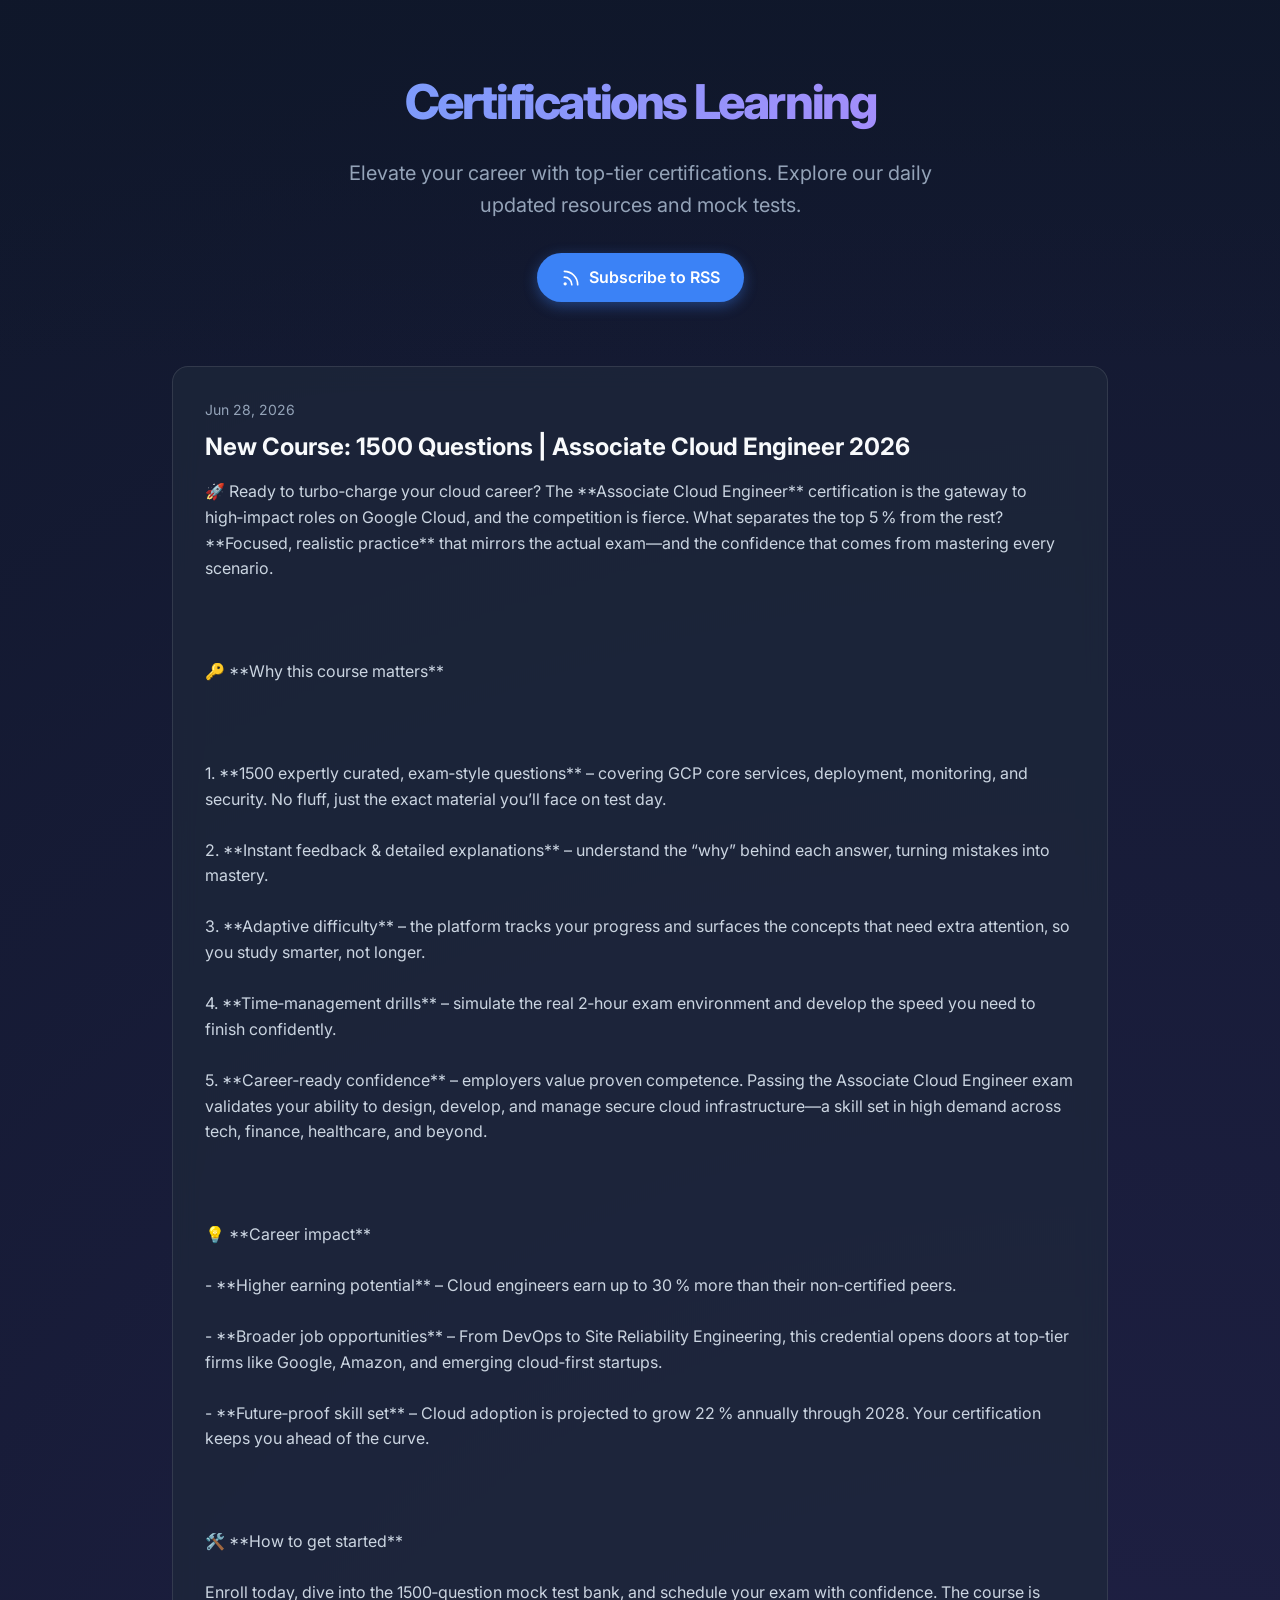
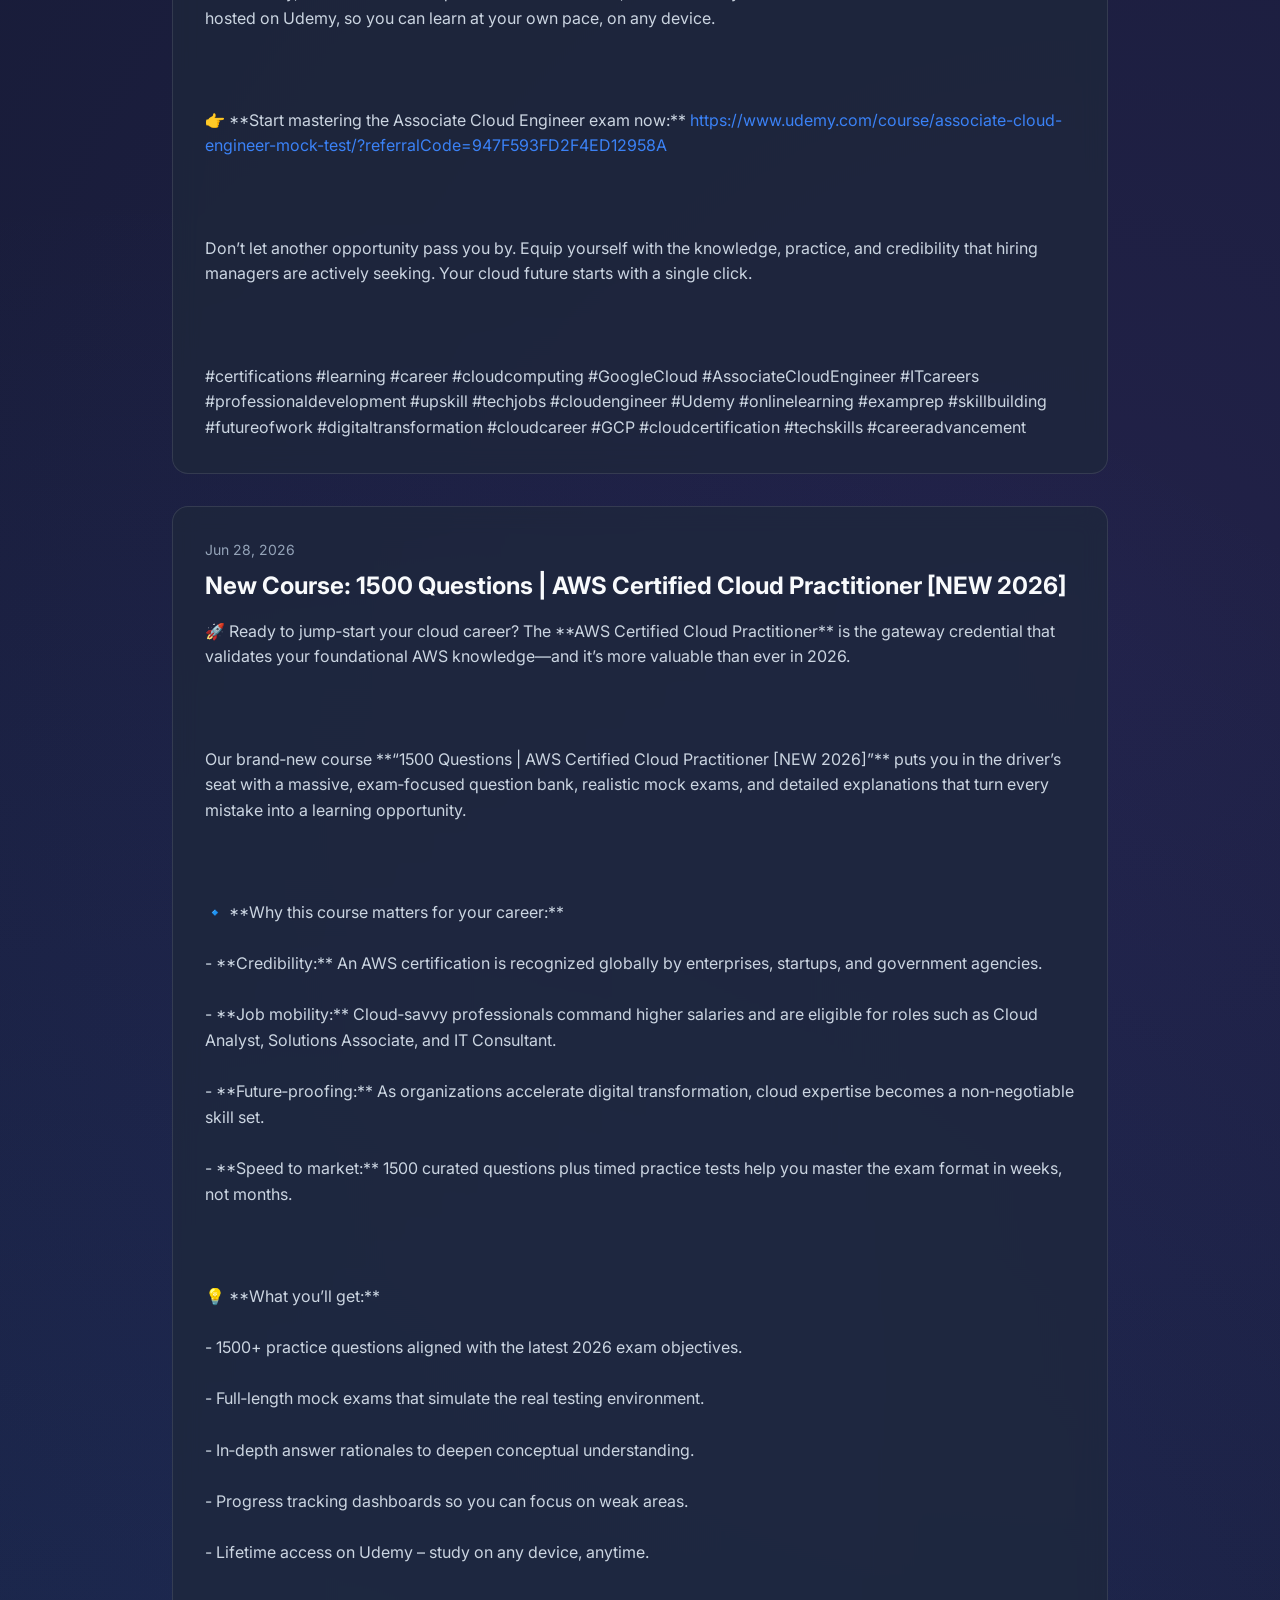
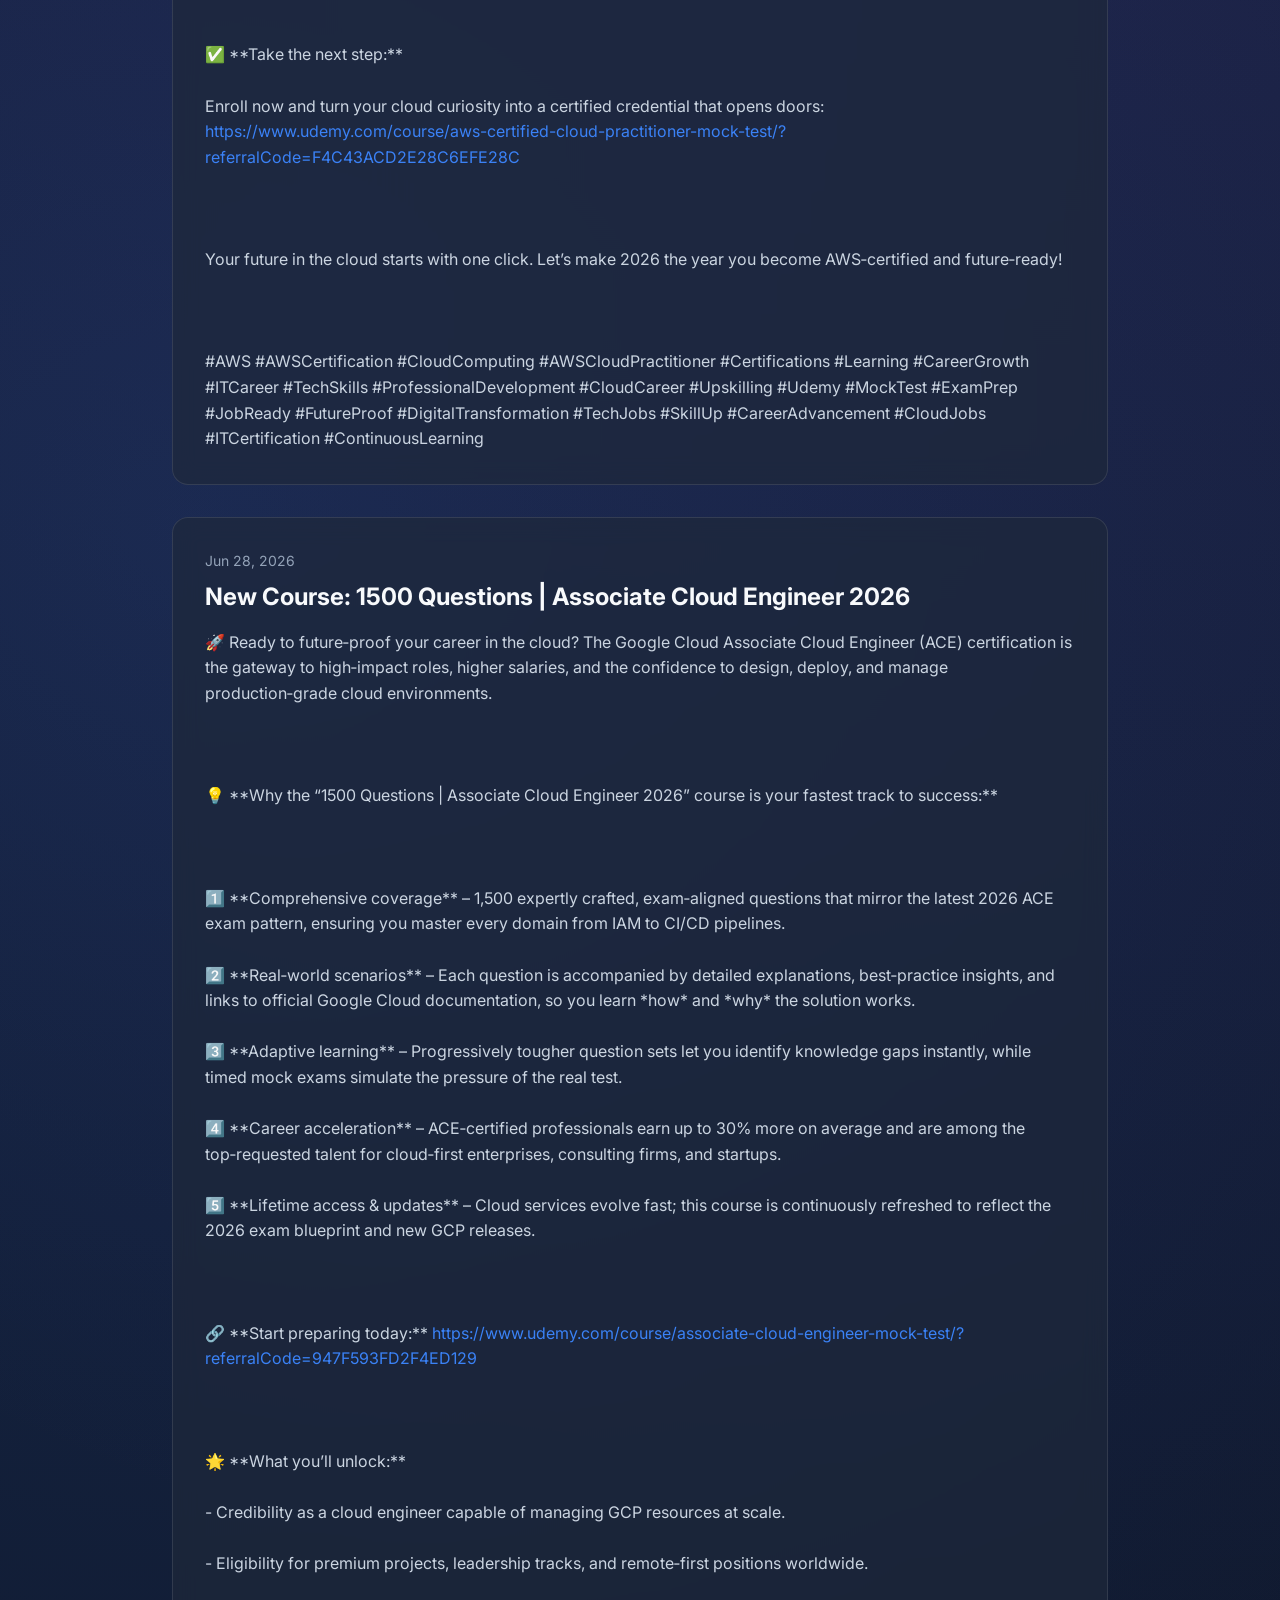
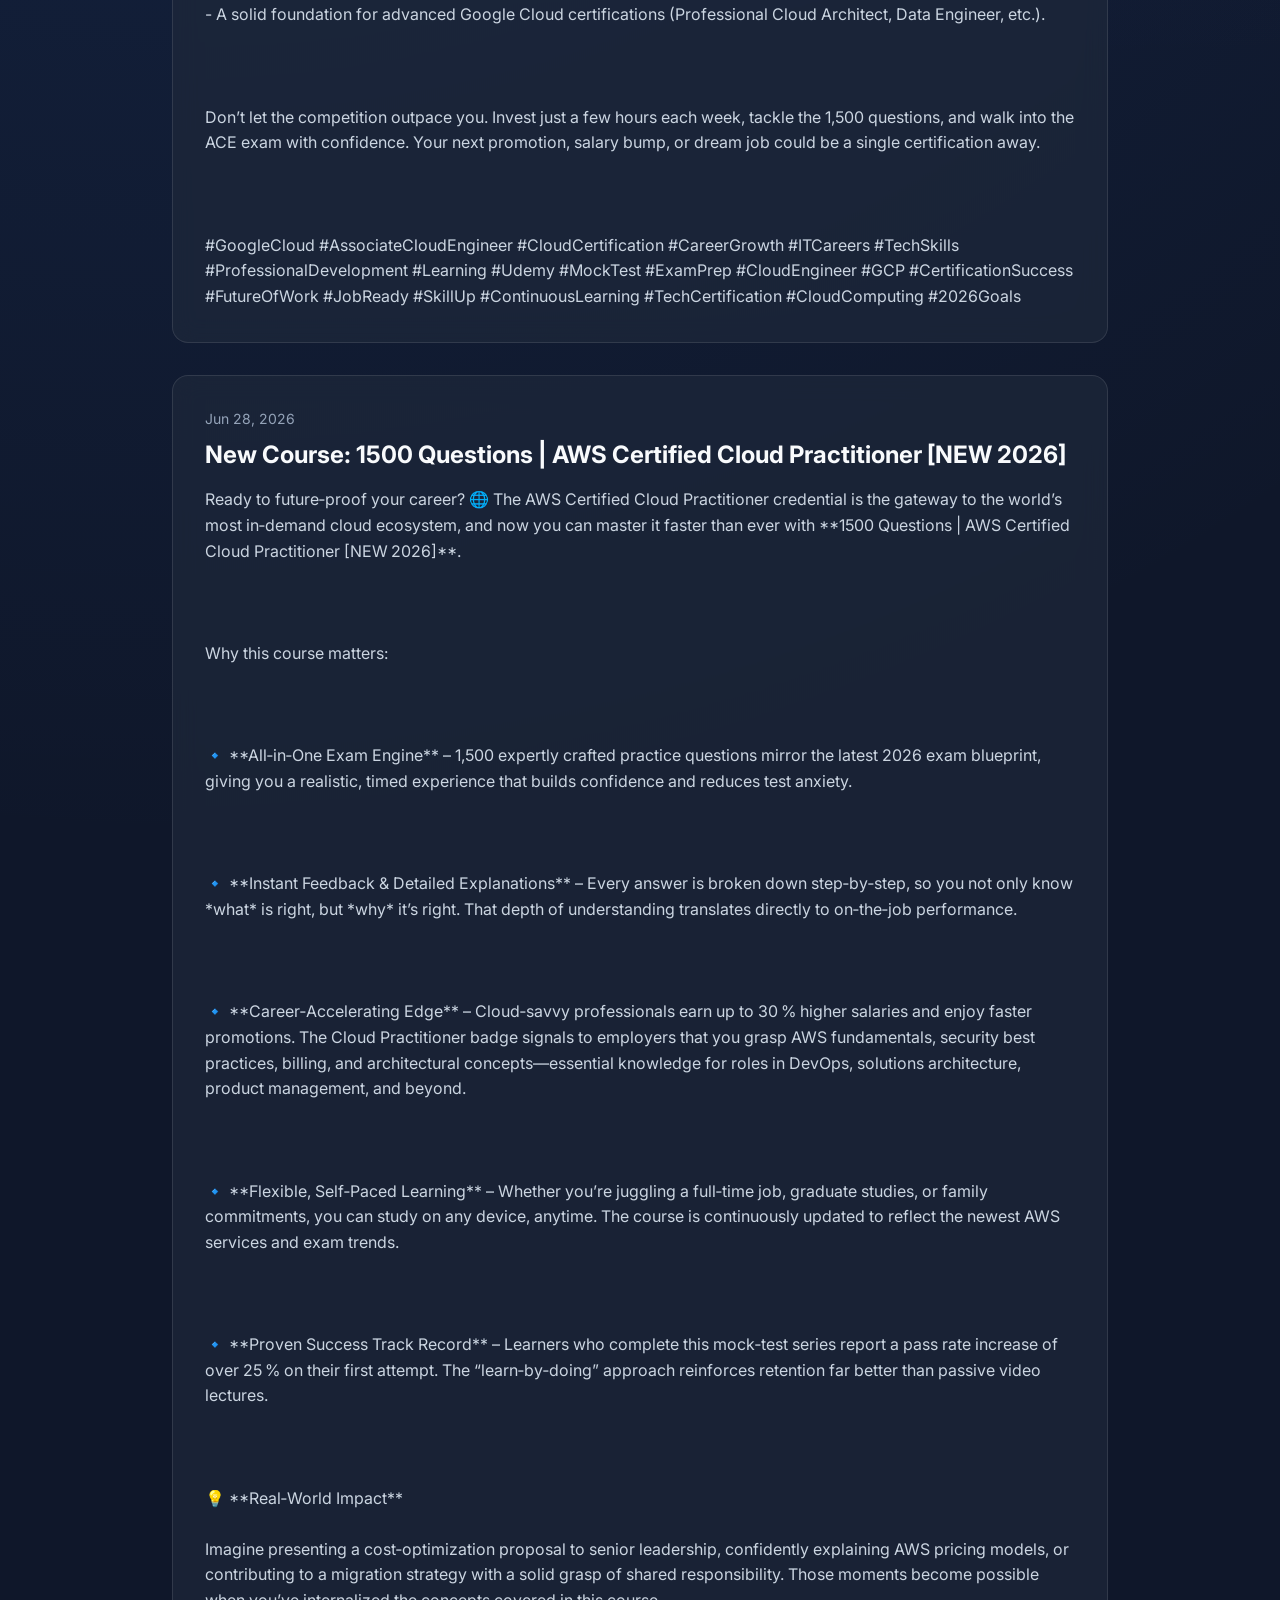
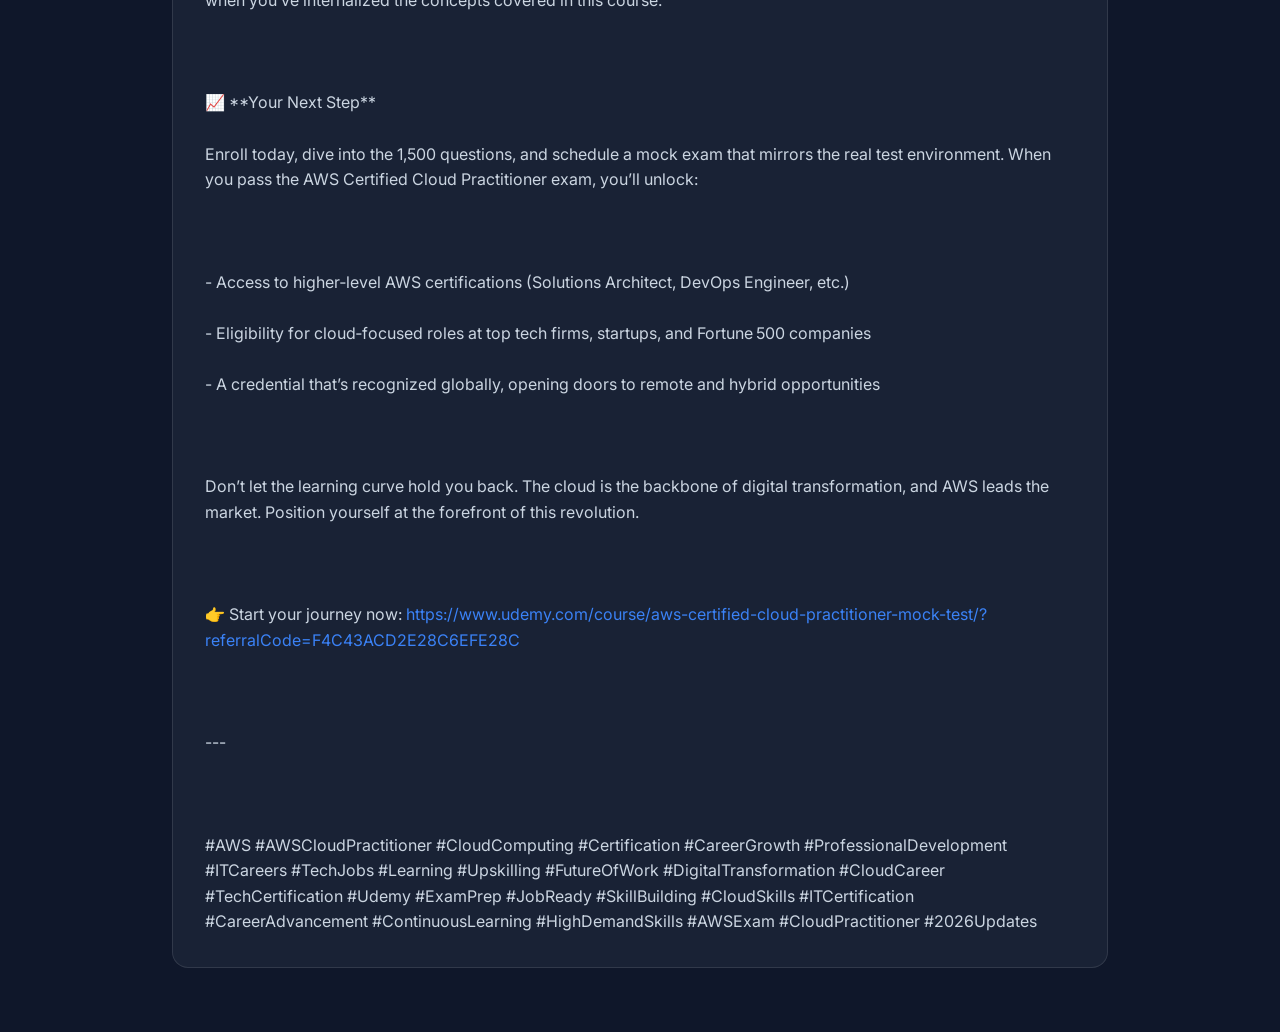
==== index.html @ a9905515 "init" ====
<!DOCTYPE html>
<html lang="en">
<head>
    <meta charset="UTF-8">
    <meta name="viewport" content="width=device-width, initial-scale=1.0">
    <title>Certifications Learning Platform</title>
    <link href="https://fonts.googleapis.com/css2?family=Inter:wght@400;500;600;800&display=swap" rel="stylesheet">
    <link rel="stylesheet" href="index.css">
</head>
<body>
    <header>
        <h1>Certifications Learning</h1>
        <p class="subtitle">Elevate your career with top-tier certifications. Explore our daily updated resources and mock tests.</p>
        <a href="feed.xml" class="rss-link" target="_blank">
            <svg width="20" height="20" viewBox="0 0 24 24" fill="none" stroke="currentColor" stroke-width="2" stroke-linecap="round" stroke-linejoin="round">
                <path d="M4 11a9 9 0 0 1 9 9"></path>
                <path d="M4 4a16 16 0 0 1 16 16"></path>
                <circle cx="5" cy="19" r="1"></circle>
            </svg>
            Subscribe to RSS
        </a>
    </header>

    <main>
        <div id="feed-container">
            <div class="loading">Loading latest updates...</div>
        </div>
    </main>

    <script>
        document.addEventListener('DOMContentLoaded', async () => {
            const container = document.getElementById('feed-container');
            
            try {
                const response = await fetch('feed.xml');
                if (!response.ok) throw new Error('Failed to fetch feed');
                
                const text = await response.text();
                const parser = new DOMParser();
                const xmlDoc = parser.parseFromString(text, "text/xml");
                
                const items = xmlDoc.querySelectorAll("item");
                container.innerHTML = '';
                
                if (items.length === 0) {
                    container.innerHTML = '<div class="loading">No updates found.</div>';
                    return;
                }

                items.forEach(item => {
                    const title = item.querySelector("title")?.textContent || "No title";
                    const link = item.querySelector("link")?.textContent || "#";
                    let description = item.querySelector("description")?.textContent || "";
                    const pubDateStr = item.querySelector("pubDate")?.textContent || "";
                    
                    // Format date
                    let formattedDate = "";
                    if (pubDateStr) {
                        const date = new Date(pubDateStr);
                        formattedDate = date.toLocaleDateString('en-US', { 
                            year: 'numeric', month: 'short', day: 'numeric' 
                        });
                    }

                    // Format description (handle the BR tags and convert URLs to links)
                    description = description.replace(/<br\s*\/?>/gi, '\n');
                    
                    // Simple URL to Link conversion for display
                    const urlRegex = /(https?:\/\/[^\s]+)/g;
                    description = description.replace(urlRegex, function(url) {
                        return `<a href="${url}" target="_blank" rel="noopener noreferrer">${url}</a>`;
                    });

                    const article = document.createElement('article');
                    article.className = 'post-card';
                    article.innerHTML = `
                        <span class="post-date">${formattedDate}</span>
                        <h2 class="post-title"><a href="${link}" target="_blank">${title}</a></h2>
                        <div class="post-content">${description}</div>
                    `;
                    container.appendChild(article);
                });
                
            } catch (error) {
                console.error("Error loading feed:", error);
                container.innerHTML = '<div class="loading">Unable to load updates at this time.</div>';
            }
        });
    </script>
</body>
</html>
---- index.css ----
:root {
  --bg-primary: #0f172a;
  --text-primary: #f8fafc;
  --text-secondary: #94a3b8;
  --accent: #3b82f6;
  --accent-hover: #60a5fa;
  --glass-bg: rgba(30, 41, 59, 0.7);
  --glass-border: rgba(255, 255, 255, 0.1);
}

* {
  margin: 0;
  padding: 0;
  box-sizing: border-box;
  font-family: 'Inter', system-ui, -apple-system, sans-serif;
}

body {
  background: var(--bg-primary);
  background-image: 
    radial-gradient(circle at 15% 50%, rgba(59, 130, 246, 0.15) 0%, transparent 50%),
    radial-gradient(circle at 85% 30%, rgba(139, 92, 246, 0.15) 0%, transparent 50%);
  color: var(--text-primary);
  line-height: 1.6;
  min-height: 100vh;
}

header {
  text-align: center;
  padding: 4rem 2rem;
  background: linear-gradient(180deg, rgba(15, 23, 42, 0.9) 0%, rgba(15, 23, 42, 0) 100%);
}

h1 {
  font-size: 3rem;
  font-weight: 800;
  margin-bottom: 1rem;
  background: linear-gradient(to right, #60a5fa, #c084fc);
  -webkit-background-clip: text;
  -webkit-text-fill-color: transparent;
  letter-spacing: -0.05em;
}

.subtitle {
  color: var(--text-secondary);
  font-size: 1.25rem;
  max-width: 600px;
  margin: 0 auto 2rem;
}

.rss-link {
  display: inline-flex;
  align-items: center;
  gap: 0.5rem;
  background: var(--accent);
  color: white;
  padding: 0.75rem 1.5rem;
  border-radius: 9999px;
  text-decoration: none;
  font-weight: 600;
  transition: all 0.2s ease;
  box-shadow: 0 4px 14px 0 rgba(59, 130, 246, 0.39);
}

.rss-link:hover {
  background: var(--accent-hover);
  transform: translateY(-2px);
}

main {
  max-width: 1000px;
  margin: 0 auto;
  padding: 0 2rem 4rem;
}

#feed-container {
  display: grid;
  gap: 2rem;
}

.post-card {
  background: var(--glass-bg);
  backdrop-filter: blur(12px);
  -webkit-backdrop-filter: blur(12px);
  border: 1px solid var(--glass-border);
  border-radius: 16px;
  padding: 2rem;
  transition: transform 0.3s ease, box-shadow 0.3s ease;
}

.post-card:hover {
  transform: translateY(-4px);
  box-shadow: 0 10px 30px -10px rgba(0, 0, 0, 0.5);
  border-color: rgba(255, 255, 255, 0.2);
}

.post-date {
  font-size: 0.875rem;
  color: var(--text-secondary);
  margin-bottom: 0.5rem;
  display: block;
}

.post-title {
  font-size: 1.5rem;
  margin-bottom: 1rem;
  color: var(--text-primary);
  line-height: 1.4;
}

.post-title a {
  color: inherit;
  text-decoration: none;
  transition: color 0.2s;
}

.post-title a:hover {
  color: var(--accent);
}

.post-content {
  color: #cbd5e1;
  font-size: 1rem;
  white-space: pre-line;
}

.post-content a {
  color: var(--accent);
  text-decoration: none;
}

.post-content a:hover {
  text-decoration: underline;
}

.loading {
  text-align: center;
  color: var(--text-secondary);
  font-size: 1.25rem;
  padding: 4rem;
}

@media (max-width: 768px) {
  h1 { font-size: 2.25rem; }
  .post-card { padding: 1.5rem; }
}
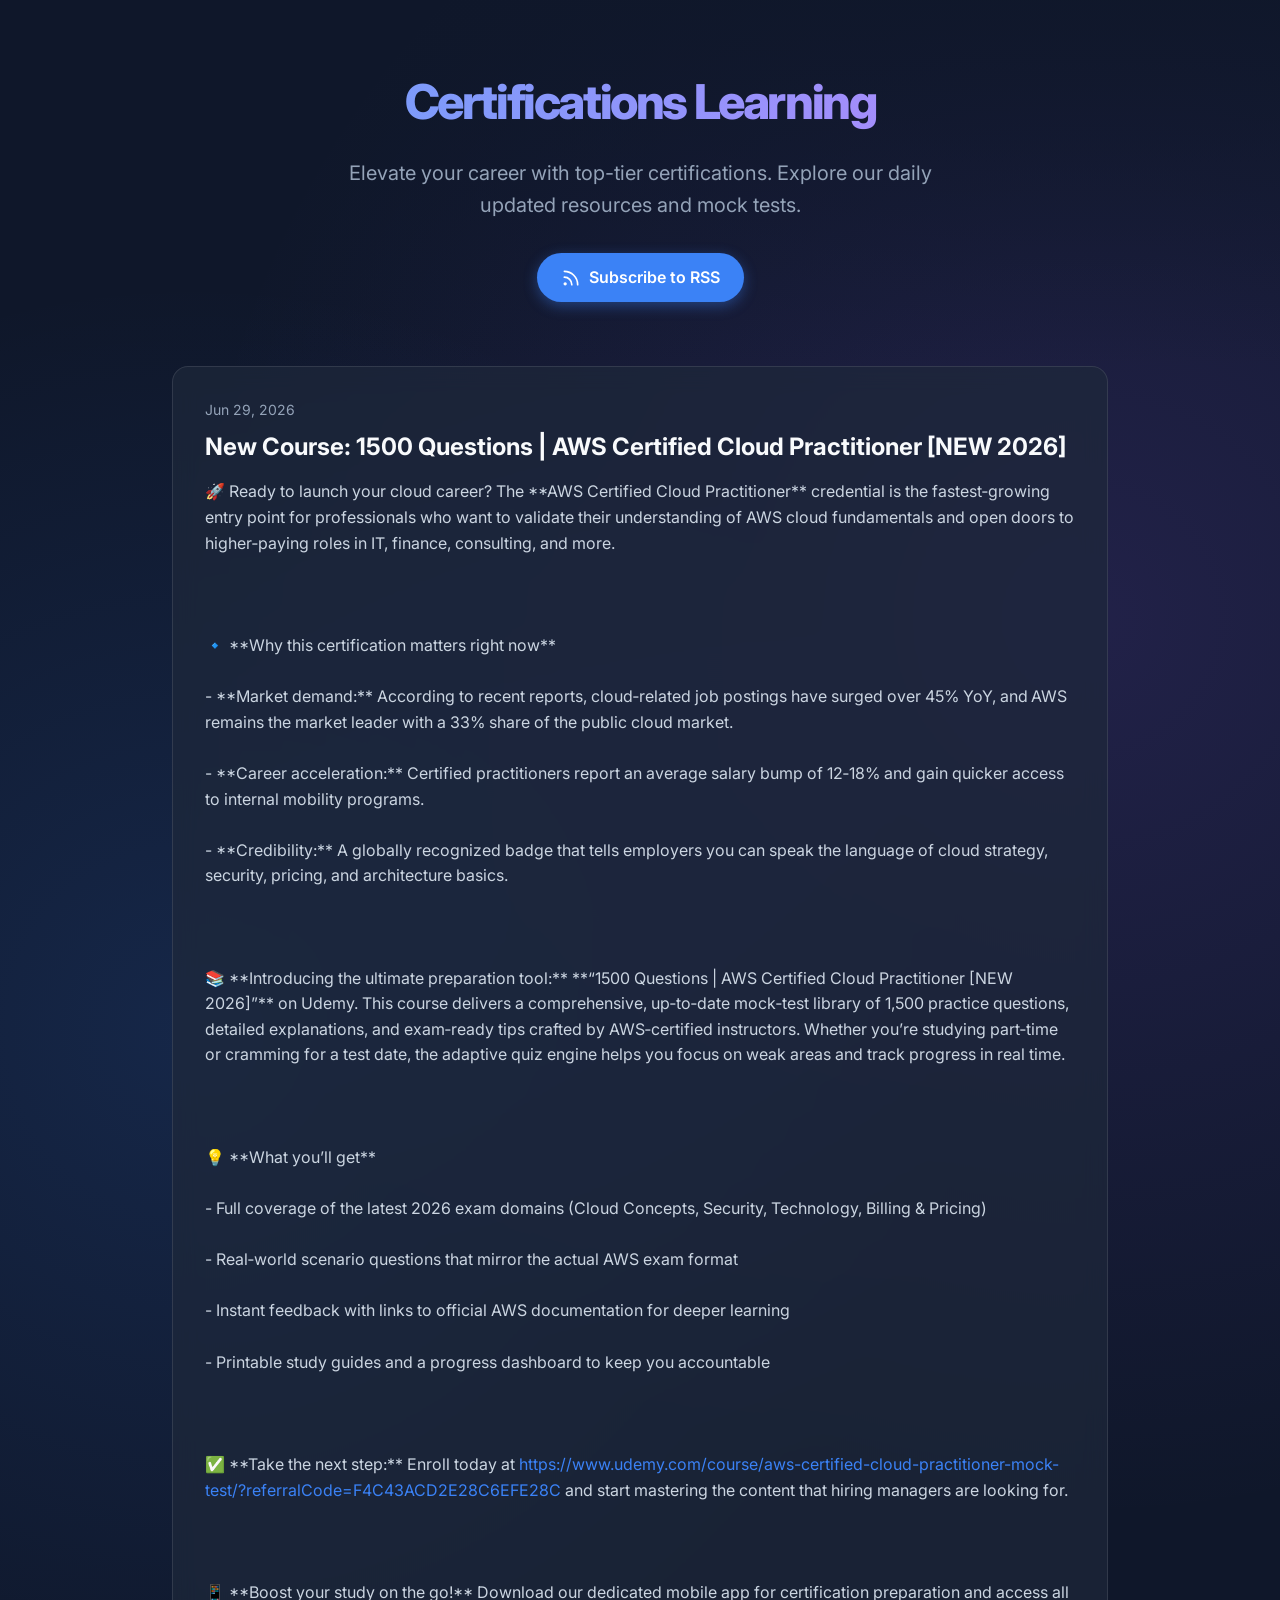
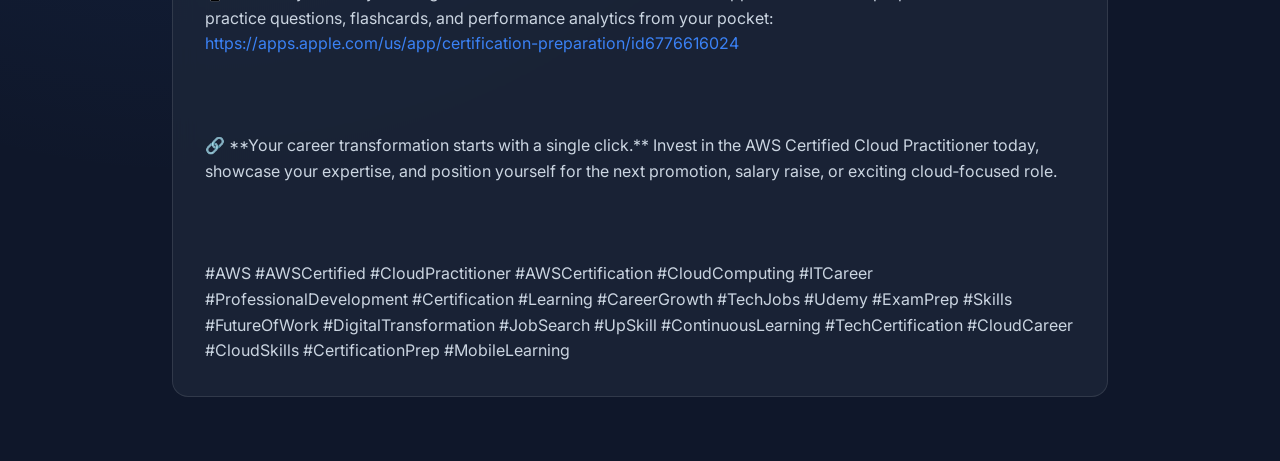
==== commit c8f228d3: "Add RSS auto-discovery and populate first item" ====
--- a/index.html
+++ b/index.html
@@ -4,6 +4,7 @@
     <meta charset="UTF-8">
     <meta name="viewport" content="width=device-width, initial-scale=1.0">
     <title>Certifications Learning Platform</title>
+    <link rel="alternate" type="application/rss+xml" title="Certifications Learning Platform - Daily Updates" href="https://cssmatter.github.io/linkedin-page-rss/feed.xml" />
     <link href="https://fonts.googleapis.com/css2?family=Inter:wght@400;500;600;800&display=swap" rel="stylesheet">
     <link rel="stylesheet" href="index.css">
 </head>
